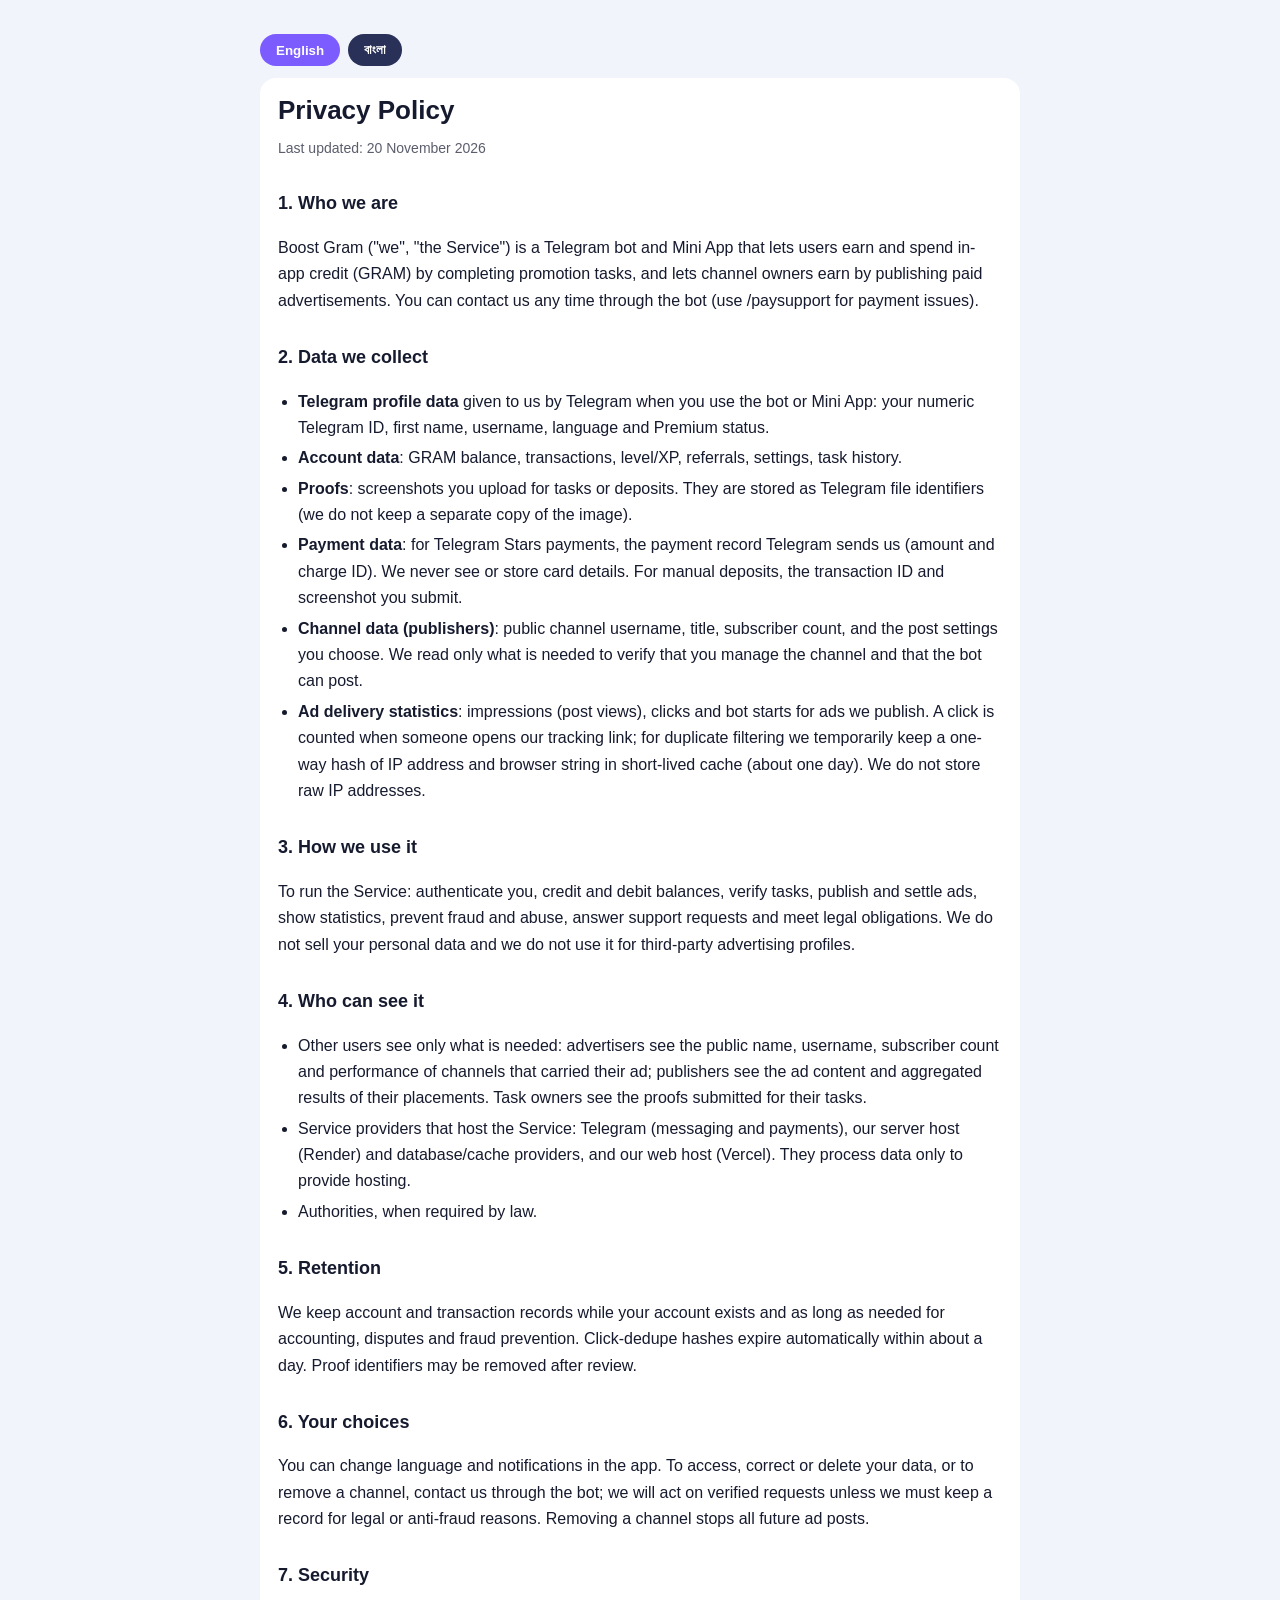
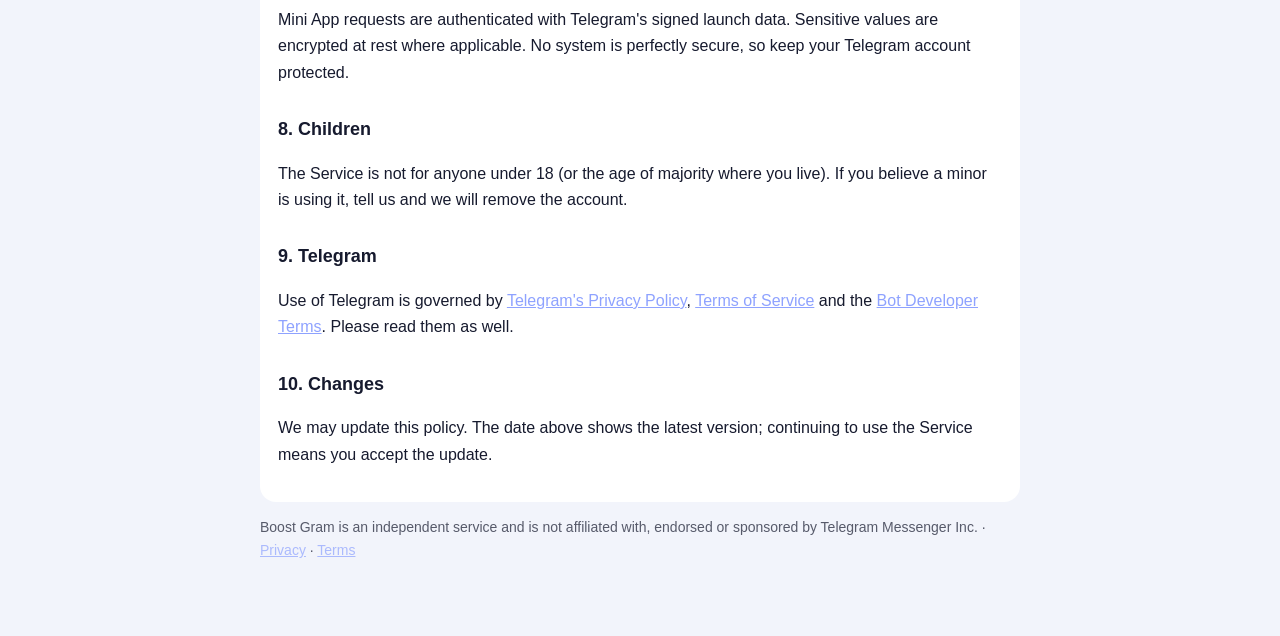
==== webapp/privacy.html @ 14f39885 "Add channel monetization ads marketplace, Stars deposit, legal pages, 21-language UI Co-Authored-By:" ====
<!doctype html><html lang="en"><head><meta charset="utf-8"><meta name="viewport" content="width=device-width,initial-scale=1"><title>Privacy Policy · Boost Gram</title><style>
:root{color-scheme:dark light}body{margin:0;font:16px/1.65 -apple-system,Segoe UI,Roboto,sans-serif;background:#070912;color:#e8eaf6}
@media(prefers-color-scheme:light){body{background:#f2f4fb;color:#161a2e}.card{background:#fff!important}}
.wrap{max-width:760px;margin:0 auto;padding:22px 18px 60px}h1{font-size:26px;margin:.2em 0}h2{font-size:18px;margin:1.6em 0 .3em}
.card{background:#10142a;border-radius:16px;padding:6px 18px 18px}.muted{opacity:.7;font-size:14px}ul{padding-left:20px}li{margin:.25em 0}
.lang{display:flex;gap:8px;margin:12px 0}.lang button{border:0;border-radius:99px;padding:8px 16px;font-weight:700;cursor:pointer;background:#2a3158;color:#fff}.lang button.on{background:#7c5cff}
[data-l]{display:none}body.en [data-l=en],body.bn [data-l=bn]{display:block}a{color:#8ea2ff}
</style></head><body class="en"><div class="wrap">
<div class="lang"><button data-k="en">English</button><button data-k="bn">বাংলা</button></div>
<div class="card"><div data-l="en"><h1>Privacy Policy</h1><div class="muted">Last updated: 20 November 2026</div>
<h2>1. Who we are</h2><p>Boost Gram ("we", "the Service") is a Telegram bot and Mini App that lets users earn and spend in-app credit (GRAM) by completing promotion tasks, and lets channel owners earn by publishing paid advertisements. You can contact us any time through the bot (use /paysupport for payment issues).</p>
<h2>2. Data we collect</h2><ul>
<li><b>Telegram profile data</b> given to us by Telegram when you use the bot or Mini App: your numeric Telegram ID, first name, username, language and Premium status.</li>
<li><b>Account data</b>: GRAM balance, transactions, level/XP, referrals, settings, task history.</li>
<li><b>Proofs</b>: screenshots you upload for tasks or deposits. They are stored as Telegram file identifiers (we do not keep a separate copy of the image).</li>
<li><b>Payment data</b>: for Telegram Stars payments, the payment record Telegram sends us (amount and charge ID). We never see or store card details. For manual deposits, the transaction ID and screenshot you submit.</li>
<li><b>Channel data (publishers)</b>: public channel username, title, subscriber count, and the post settings you choose. We read only what is needed to verify that you manage the channel and that the bot can post.</li>
<li><b>Ad delivery statistics</b>: impressions (post views), clicks and bot starts for ads we publish. A click is counted when someone opens our tracking link; for duplicate filtering we temporarily keep a one-way hash of IP address and browser string in short-lived cache (about one day). We do not store raw IP addresses.</li></ul>
<h2>3. How we use it</h2><p>To run the Service: authenticate you, credit and debit balances, verify tasks, publish and settle ads, show statistics, prevent fraud and abuse, answer support requests and meet legal obligations. We do not sell your personal data and we do not use it for third-party advertising profiles.</p>
<h2>4. Who can see it</h2><ul>
<li>Other users see only what is needed: advertisers see the public name, username, subscriber count and performance of channels that carried their ad; publishers see the ad content and aggregated results of their placements. Task owners see the proofs submitted for their tasks.</li>
<li>Service providers that host the Service: Telegram (messaging and payments), our server host (Render) and database/cache providers, and our web host (Vercel). They process data only to provide hosting.</li>
<li>Authorities, when required by law.</li></ul>
<h2>5. Retention</h2><p>We keep account and transaction records while your account exists and as long as needed for accounting, disputes and fraud prevention. Click-dedupe hashes expire automatically within about a day. Proof identifiers may be removed after review.</p>
<h2>6. Your choices</h2><p>You can change language and notifications in the app. To access, correct or delete your data, or to remove a channel, contact us through the bot; we will act on verified requests unless we must keep a record for legal or anti-fraud reasons. Removing a channel stops all future ad posts.</p>
<h2>7. Security</h2><p>Mini App requests are authenticated with Telegram's signed launch data. Sensitive values are encrypted at rest where applicable. No system is perfectly secure, so keep your Telegram account protected.</p>
<h2>8. Children</h2><p>The Service is not for anyone under 18 (or the age of majority where you live). If you believe a minor is using it, tell us and we will remove the account.</p>
<h2>9. Telegram</h2><p>Use of Telegram is governed by <a href="https://telegram.org/privacy">Telegram's Privacy Policy</a>, <a href="https://telegram.org/tos">Terms of Service</a> and the <a href="https://telegram.org/tos/bot-developers">Bot Developer Terms</a>. Please read them as well.</p>
<h2>10. Changes</h2><p>We may update this policy. The date above shows the latest version; continuing to use the Service means you accept the update.</p></div><div data-l="bn"><h1>গোপনীয়তা নীতি</h1><div class="muted">সর্বশেষ আপডেট: ২০ নভেম্বর ২০২৬</div>
<h2>১. আমরা কারা</h2><p>Boost Gram ("আমরা", "সার্ভিস") একটি টেলিগ্রাম বট ও মিনি অ্যাপ, যেখানে ব্যবহারকারীরা প্রমোশন টাস্ক করে অ্যাপ-ক্রেডিট (GRAM) আয়-ব্যয় করেন এবং চ্যানেল মালিকরা পেইড বিজ্ঞাপন প্রকাশ করে আয় করেন। যেকোনো সময় বটের মাধ্যমে যোগাযোগ করুন (পেমেন্ট সমস্যায় /paysupport)।</p>
<h2>২. আমরা যে তথ্য সংগ্রহ করি</h2><ul>
<li><b>টেলিগ্রাম প্রোফাইল তথ্য</b>: আপনার টেলিগ্রাম আইডি, প্রথম নাম, ইউজারনেম, ভাষা ও প্রিমিয়াম স্ট্যাটাস।</li>
<li><b>অ্যাকাউন্ট তথ্য</b>: GRAM ব্যালেন্স, লেনদেন, লেভেল/XP, রেফারেল, সেটিংস, টাস্ক ইতিহাস।</li>
<li><b>প্রুফ</b>: টাস্ক বা ডিপোজিটের জন্য আপলোড করা স্ক্রিনশট। এগুলো টেলিগ্রাম ফাইল আইডি হিসেবে সংরক্ষিত থাকে; আলাদা কপি রাখা হয় না।</li>
<li><b>পেমেন্ট তথ্য</b>: টেলিগ্রাম স্টারস পেমেন্টের ক্ষেত্রে টেলিগ্রামের পাঠানো পেমেন্ট রেকর্ড (পরিমাণ ও চার্জ আইডি)। কার্ডের তথ্য আমরা দেখি না বা রাখি না। ম্যানুয়াল ডিপোজিটে আপনার দেওয়া TrxID ও স্ক্রিনশট।</li>
<li><b>চ্যানেল তথ্য (পাবলিশার)</b>: পাবলিক চ্যানেলের ইউজারনেম, নাম, সাবস্ক্রাইবার সংখ্যা এবং আপনার বেছে নেওয়া পোস্ট সেটিংস। আপনি চ্যানেলটি পরিচালনা করেন এবং বট পোস্ট করতে পারে—এটি যাচাইয়ের জন্য যতটুকু দরকার শুধু ততটুকু পড়া হয়।</li>
<li><b>বিজ্ঞাপন পরিসংখ্যান</b>: আমাদের প্রকাশ করা বিজ্ঞাপনের ইমপ্রেশন (ভিউ), ক্লিক ও বট স্টার্ট। ট্র্যাকিং লিংকে ক্লিক হলে গণনা হয়; ডুপ্লিকেট ঠেকাতে আইপি ও ব্রাউজার স্ট্রিংয়ের একটি একমুখী হ্যাশ অল্প সময় (প্রায় ১ দিন) ক্যাশে রাখা হয়। কাঁচা আইপি সংরক্ষণ করা হয় না।</li></ul>
<h2>৩. ব্যবহার</h2><p>সার্ভিস চালাতে: অথেন্টিকেশন, ব্যালেন্স যোগ-বিয়োগ, টাস্ক যাচাই, বিজ্ঞাপন প্রকাশ ও সেটেলমেন্ট, পরিসংখ্যান দেখানো, জালিয়াতি/অপব্যবহার রোধ, সাপোর্ট ও আইনি বাধ্যবাধকতা। আমরা আপনার ব্যক্তিগত তথ্য বিক্রি করি না।</p>
<h2>৪. কারা দেখতে পারে</h2><ul>
<li>অন্য ব্যবহারকারীরা শুধু প্রয়োজনীয় তথ্য দেখেন: বিজ্ঞাপনদাতা দেখেন তাঁর বিজ্ঞাপন প্রকাশকারী চ্যানেলের পাবলিক নাম, ইউজারনেম, সাবস্ক্রাইবার ও ফলাফল; পাবলিশার দেখেন বিজ্ঞাপনের কনটেন্ট ও সংক্ষিপ্ত ফলাফল। টাস্কের মালিক দেখেন সেই টাস্কের প্রুফ।</li>
<li>হোস্টিং প্রদানকারী: টেলিগ্রাম, সার্ভার হোস্ট (Render), ডাটাবেস/ক্যাশ প্রদানকারী এবং ওয়েব হোস্ট (Vercel)।</li>
<li>আইনত বাধ্য হলে কর্তৃপক্ষ।</li></ul>
<h2>৫. সংরক্ষণকাল</h2><p>অ্যাকাউন্ট থাকা পর্যন্ত এবং হিসাব, বিরোধ নিষ্পত্তি ও জালিয়াতি রোধে প্রয়োজন পর্যন্ত রেকর্ড রাখা হয়। ক্লিক-হ্যাশ প্রায় একদিনে স্বয়ংক্রিয়ভাবে মুছে যায়।</p>
<h2>৬. আপনার অধিকার</h2><p>অ্যাপে ভাষা ও নোটিফিকেশন বদলাতে পারবেন। তথ্য দেখা, সংশোধন বা মুছতে অথবা চ্যানেল সরাতে বটের মাধ্যমে জানান; আইনি বা জালিয়াতি-প্রতিরোধের কারণে রাখতে বাধ্য না হলে আমরা যাচাইকৃত অনুরোধ কার্যকর করব। চ্যানেল সরালে ভবিষ্যতের সব বিজ্ঞাপন পোস্ট বন্ধ হয়।</p>
<h2>৭. নিরাপত্তা</h2><p>মিনি অ্যাপের অনুরোধ টেলিগ্রামের সাইন করা ডেটা দিয়ে যাচাই হয়। প্রযোজ্য সংবেদনশীল তথ্য এনক্রিপ্টেড থাকে। কোনো সিস্টেমই শতভাগ নিরাপদ নয়, তাই আপনার টেলিগ্রাম অ্যাকাউন্ট সুরক্ষিত রাখুন।</p>
<h2>৮. শিশু</h2><p>১৮ বছরের (বা আপনার এলাকার প্রাপ্তবয়স্ক বয়সের) কম বয়সীদের জন্য সার্ভিস নয়। কোনো নাবালক ব্যবহার করছে মনে হলে জানান, আমরা অ্যাকাউন্ট সরিয়ে দেব।</p>
<h2>৯. টেলিগ্রাম</h2><p>টেলিগ্রাম ব্যবহার <a href="https://telegram.org/privacy">টেলিগ্রামের প্রাইভেসি পলিসি</a>, <a href="https://telegram.org/tos">সেবার শর্ত</a> ও <a href="https://telegram.org/tos/bot-developers">বট ডেভেলপার শর্ত</a> দ্বারা নিয়ন্ত্রিত—সেগুলোও পড়ুন।</p>
<h2>১০. পরিবর্তন</h2><p>এই নীতি আপডেট হতে পারে। উপরের তারিখ সর্বশেষ সংস্করণ নির্দেশ করে; ব্যবহার চালিয়ে গেলে আপডেট মেনে নেওয়া হয়।</p></div></div>
<p class="muted">Boost Gram is an independent service and is not affiliated with, endorsed or sponsored by Telegram Messenger Inc. · <a href="privacy.html">Privacy</a> · <a href="terms.html">Terms</a></p></div><script>var q=new URLSearchParams(location.search).get('lang');var l=q==='bn'||(!q&&(navigator.language||'').startsWith('bn'))?'bn':'en';
function s(x){document.body.className=x;document.querySelectorAll('.lang button').forEach(function(b){b.classList.toggle('on',b.dataset.k===x)})}
document.addEventListener('DOMContentLoaded',function(){s(l);document.querySelectorAll('.lang button').forEach(function(b){b.onclick=function(){s(b.dataset.k)}})})</script></body></html>
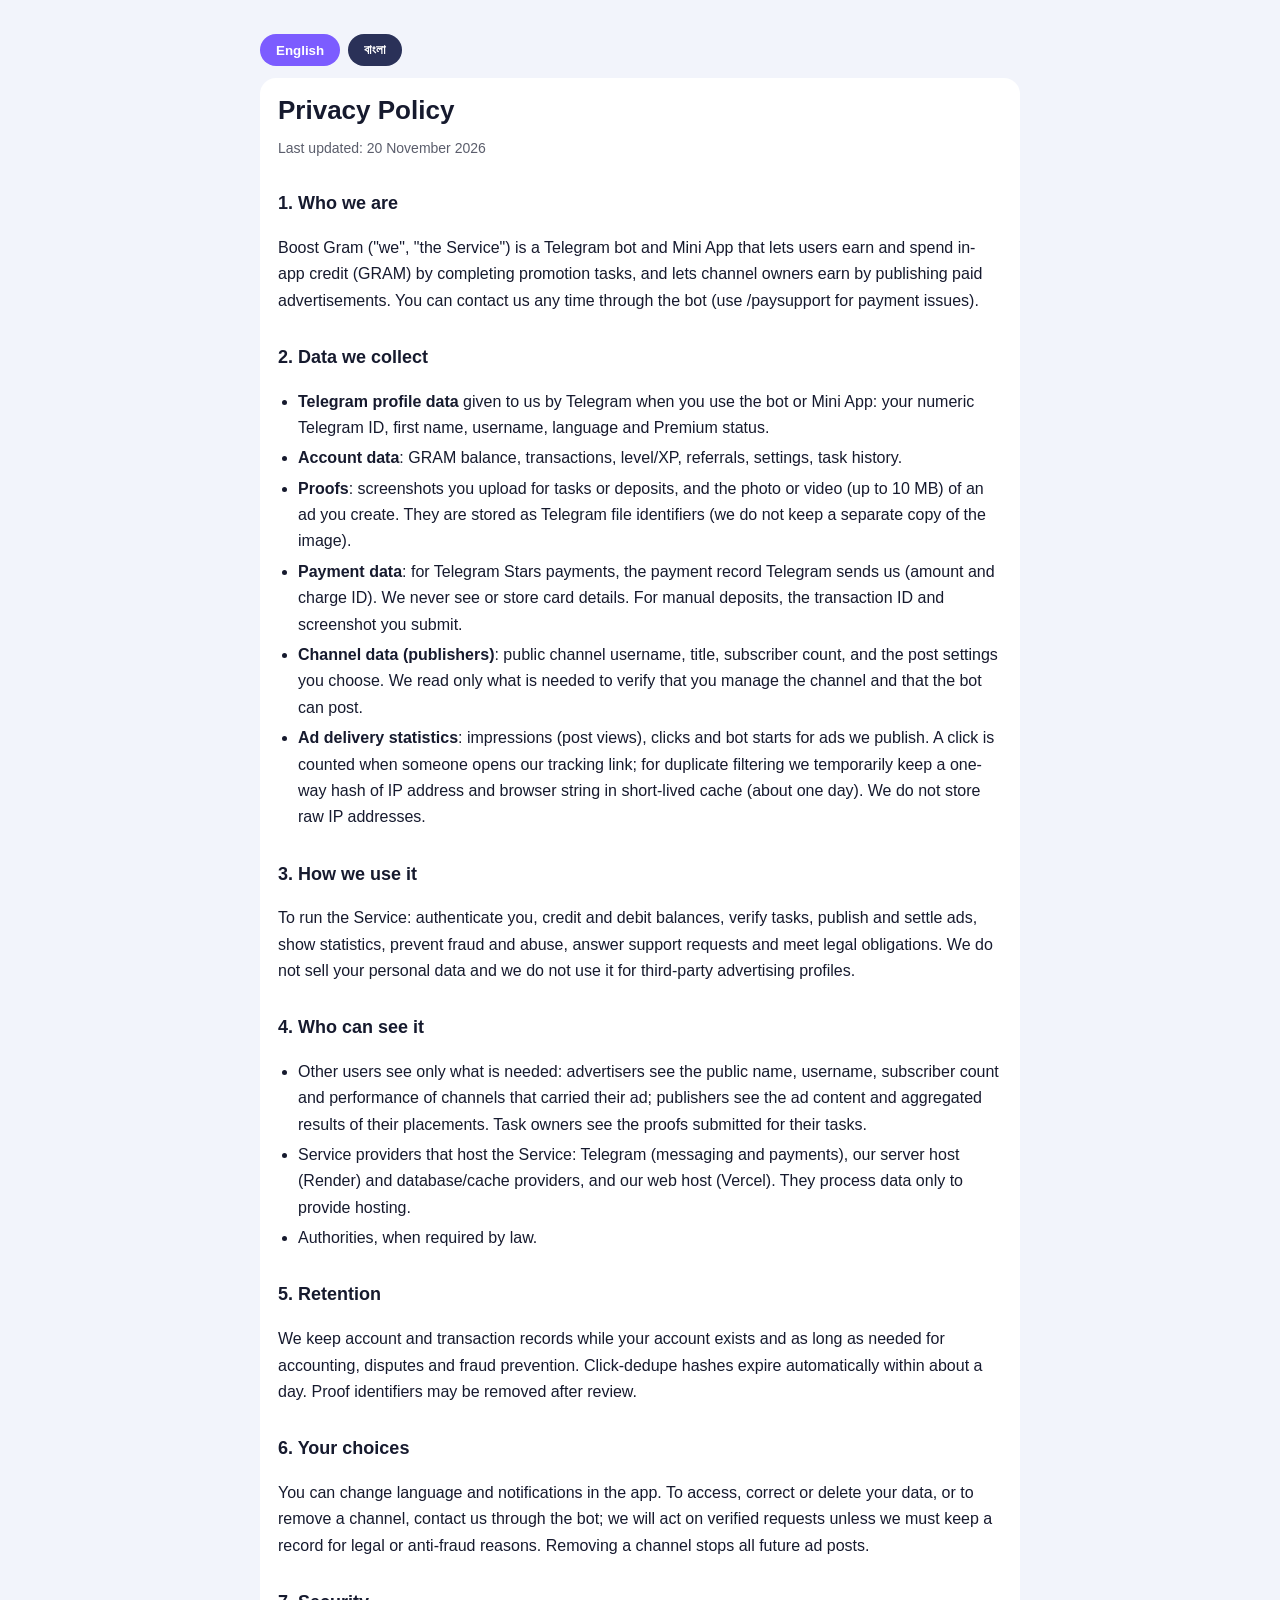
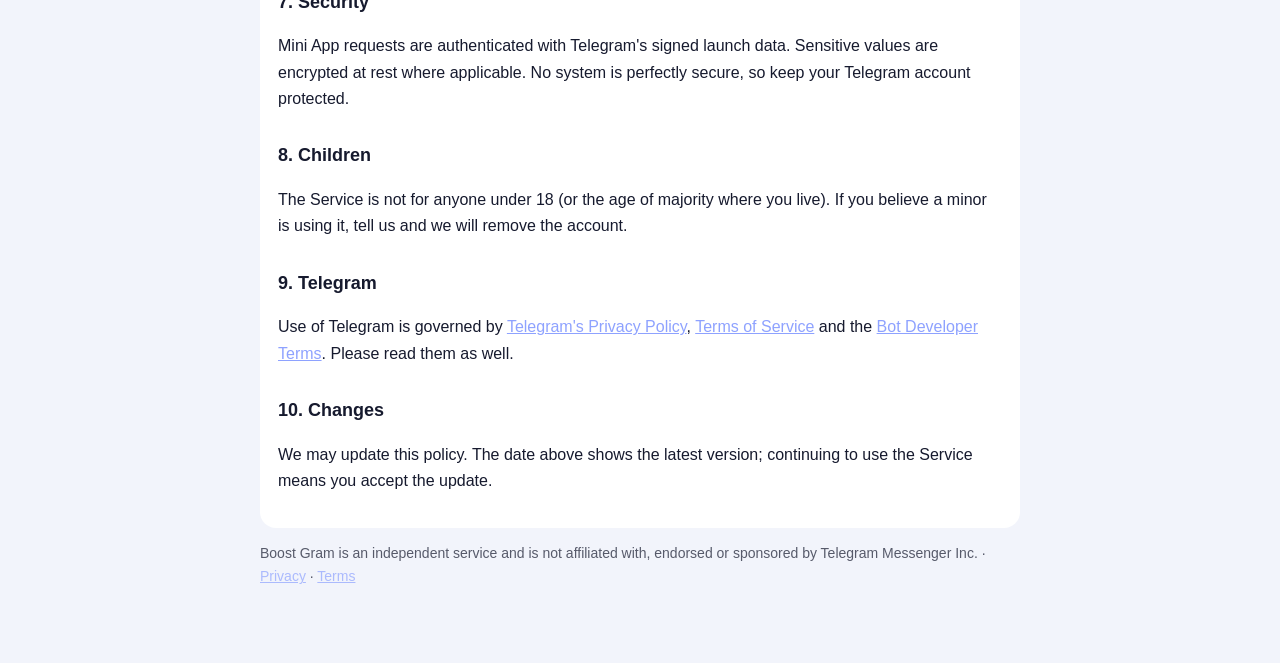
==== commit 4d339fad: "Ads: AdSense-style CPM/CPC auction, 80/20 split, exact daily posting times, video ads up to 10 MB Co" ====
--- a/webapp/privacy.html
+++ b/webapp/privacy.html
@@ -12,7 +12,7 @@
 <h2>2. Data we collect</h2><ul>
 <li><b>Telegram profile data</b> given to us by Telegram when you use the bot or Mini App: your numeric Telegram ID, first name, username, language and Premium status.</li>
 <li><b>Account data</b>: GRAM balance, transactions, level/XP, referrals, settings, task history.</li>
-<li><b>Proofs</b>: screenshots you upload for tasks or deposits. They are stored as Telegram file identifiers (we do not keep a separate copy of the image).</li>
+<li><b>Proofs</b>: screenshots you upload for tasks or deposits, and the photo or video (up to 10 MB) of an ad you create. They are stored as Telegram file identifiers (we do not keep a separate copy of the image).</li>
 <li><b>Payment data</b>: for Telegram Stars payments, the payment record Telegram sends us (amount and charge ID). We never see or store card details. For manual deposits, the transaction ID and screenshot you submit.</li>
 <li><b>Channel data (publishers)</b>: public channel username, title, subscriber count, and the post settings you choose. We read only what is needed to verify that you manage the channel and that the bot can post.</li>
 <li><b>Ad delivery statistics</b>: impressions (post views), clicks and bot starts for ads we publish. A click is counted when someone opens our tracking link; for duplicate filtering we temporarily keep a one-way hash of IP address and browser string in short-lived cache (about one day). We do not store raw IP addresses.</li></ul>
@@ -31,7 +31,7 @@
 <h2>২. আমরা যে তথ্য সংগ্রহ করি</h2><ul>
 <li><b>টেলিগ্রাম প্রোফাইল তথ্য</b>: আপনার টেলিগ্রাম আইডি, প্রথম নাম, ইউজারনেম, ভাষা ও প্রিমিয়াম স্ট্যাটাস।</li>
 <li><b>অ্যাকাউন্ট তথ্য</b>: GRAM ব্যালেন্স, লেনদেন, লেভেল/XP, রেফারেল, সেটিংস, টাস্ক ইতিহাস।</li>
-<li><b>প্রুফ</b>: টাস্ক বা ডিপোজিটের জন্য আপলোড করা স্ক্রিনশট। এগুলো টেলিগ্রাম ফাইল আইডি হিসেবে সংরক্ষিত থাকে; আলাদা কপি রাখা হয় না।</li>
+<li><b>প্রুফ</b>: টাস্ক বা ডিপোজিটের জন্য আপলোড করা স্ক্রিনশট এবং আপনার তৈরি বিজ্ঞাপনের ছবি বা ভিডিও (সর্বোচ্চ ১০ MB)। এগুলো টেলিগ্রাম ফাইল আইডি হিসেবে সংরক্ষিত থাকে; আলাদা কপি রাখা হয় না।</li>
 <li><b>পেমেন্ট তথ্য</b>: টেলিগ্রাম স্টারস পেমেন্টের ক্ষেত্রে টেলিগ্রামের পাঠানো পেমেন্ট রেকর্ড (পরিমাণ ও চার্জ আইডি)। কার্ডের তথ্য আমরা দেখি না বা রাখি না। ম্যানুয়াল ডিপোজিটে আপনার দেওয়া TrxID ও স্ক্রিনশট।</li>
 <li><b>চ্যানেল তথ্য (পাবলিশার)</b>: পাবলিক চ্যানেলের ইউজারনেম, নাম, সাবস্ক্রাইবার সংখ্যা এবং আপনার বেছে নেওয়া পোস্ট সেটিংস। আপনি চ্যানেলটি পরিচালনা করেন এবং বট পোস্ট করতে পারে—এটি যাচাইয়ের জন্য যতটুকু দরকার শুধু ততটুকু পড়া হয়।</li>
 <li><b>বিজ্ঞাপন পরিসংখ্যান</b>: আমাদের প্রকাশ করা বিজ্ঞাপনের ইমপ্রেশন (ভিউ), ক্লিক ও বট স্টার্ট। ট্র্যাকিং লিংকে ক্লিক হলে গণনা হয়; ডুপ্লিকেট ঠেকাতে আইপি ও ব্রাউজার স্ট্রিংয়ের একটি একমুখী হ্যাশ অল্প সময় (প্রায় ১ দিন) ক্যাশে রাখা হয়। কাঁচা আইপি সংরক্ষণ করা হয় না।</li></ul>
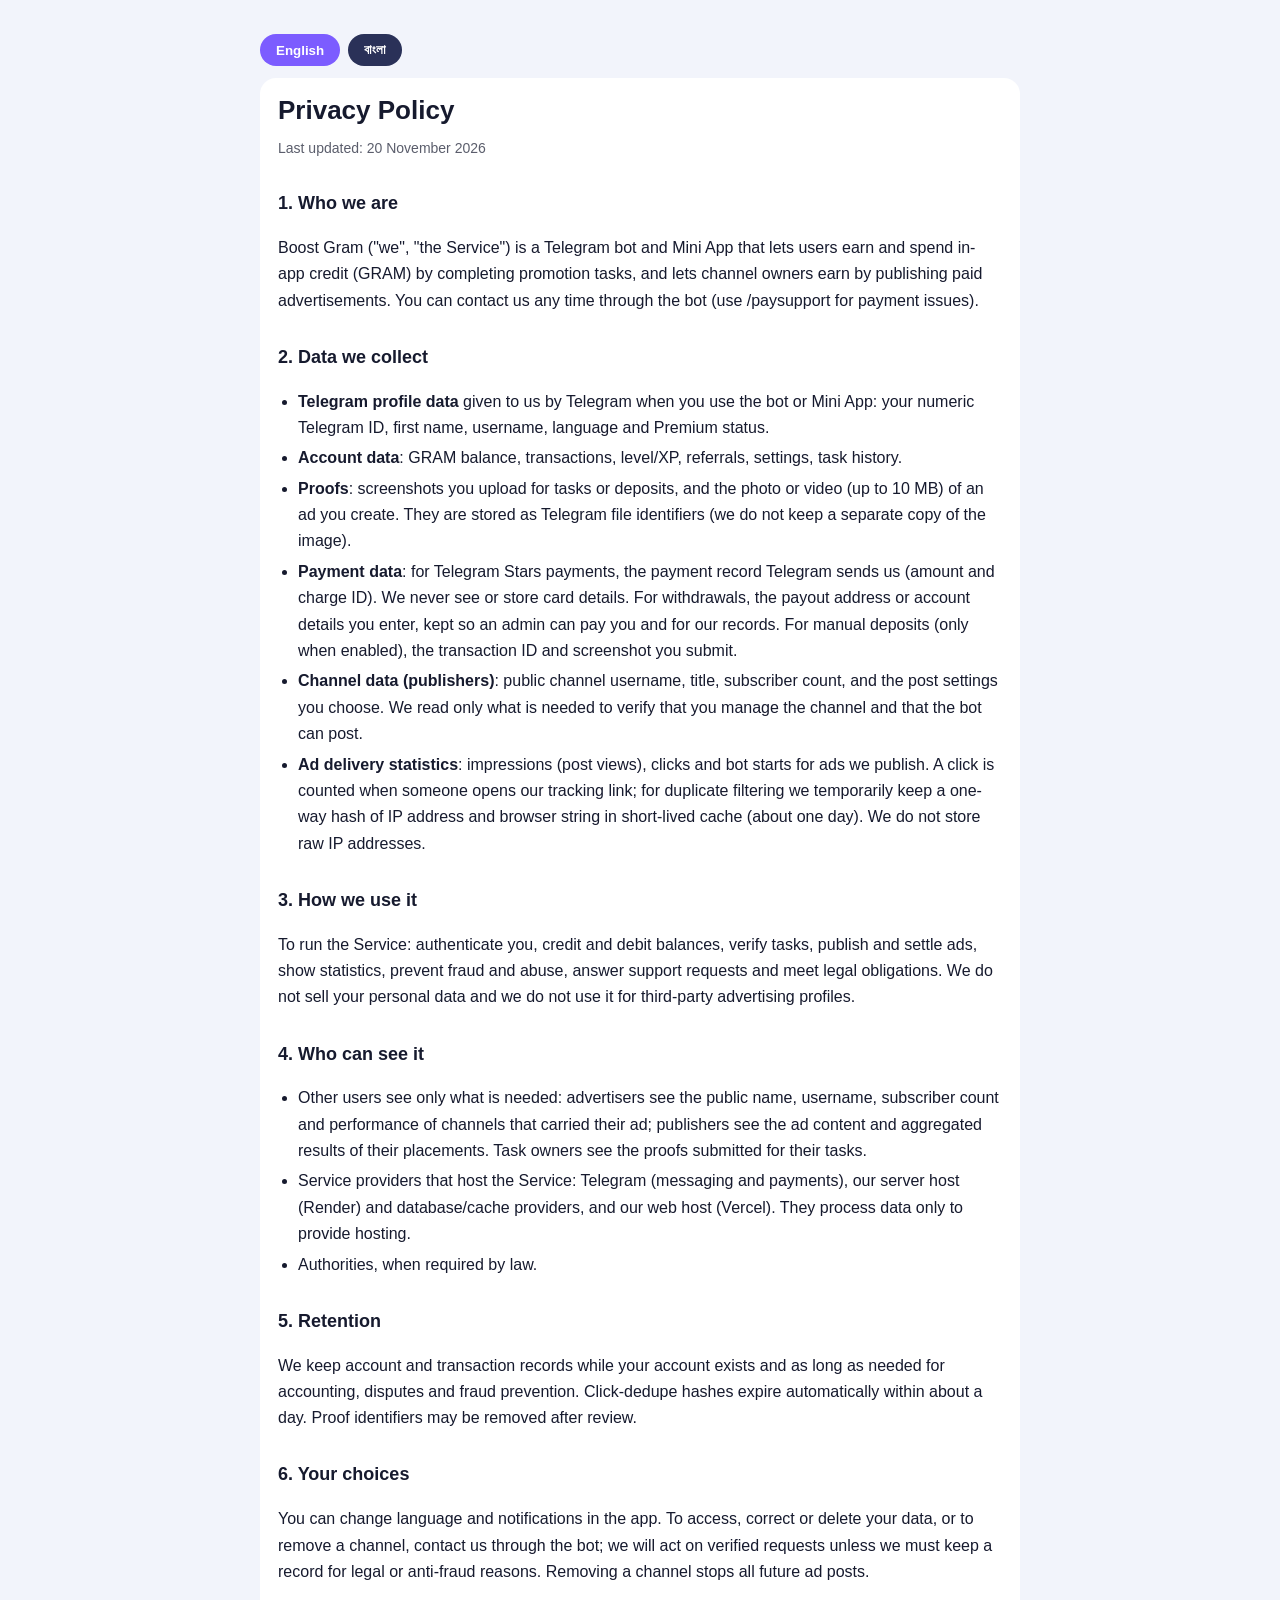
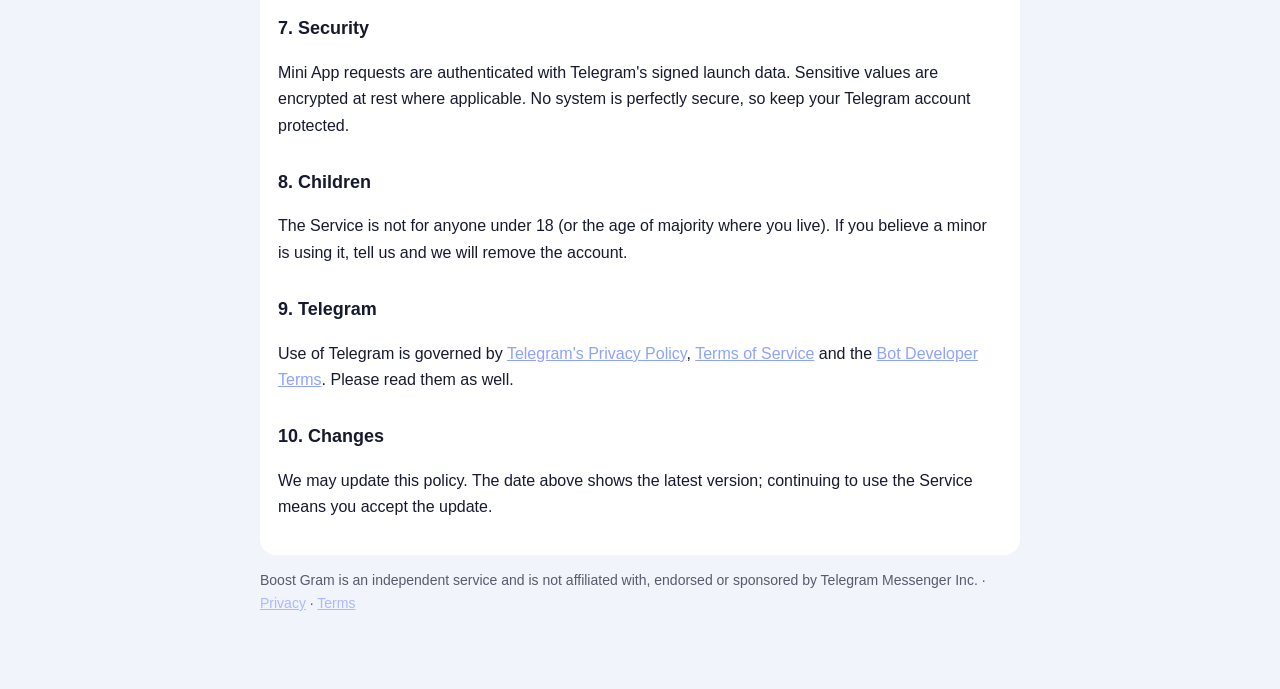
==== commit 24c5a3ed: "Withdraw earned GRAM only (all methods); update Terms and Privacy Co-Authored-By: Claude Sonnet 5.5 " ====
--- a/webapp/privacy.html
+++ b/webapp/privacy.html
@@ -13,7 +13,7 @@
 <li><b>Telegram profile data</b> given to us by Telegram when you use the bot or Mini App: your numeric Telegram ID, first name, username, language and Premium status.</li>
 <li><b>Account data</b>: GRAM balance, transactions, level/XP, referrals, settings, task history.</li>
 <li><b>Proofs</b>: screenshots you upload for tasks or deposits, and the photo or video (up to 10 MB) of an ad you create. They are stored as Telegram file identifiers (we do not keep a separate copy of the image).</li>
-<li><b>Payment data</b>: for Telegram Stars payments, the payment record Telegram sends us (amount and charge ID). We never see or store card details. For manual deposits, the transaction ID and screenshot you submit.</li>
+<li><b>Payment data</b>: for Telegram Stars payments, the payment record Telegram sends us (amount and charge ID). We never see or store card details. For withdrawals, the payout address or account details you enter, kept so an admin can pay you and for our records. For manual deposits (only when enabled), the transaction ID and screenshot you submit.</li>
 <li><b>Channel data (publishers)</b>: public channel username, title, subscriber count, and the post settings you choose. We read only what is needed to verify that you manage the channel and that the bot can post.</li>
 <li><b>Ad delivery statistics</b>: impressions (post views), clicks and bot starts for ads we publish. A click is counted when someone opens our tracking link; for duplicate filtering we temporarily keep a one-way hash of IP address and browser string in short-lived cache (about one day). We do not store raw IP addresses.</li></ul>
 <h2>3. How we use it</h2><p>To run the Service: authenticate you, credit and debit balances, verify tasks, publish and settle ads, show statistics, prevent fraud and abuse, answer support requests and meet legal obligations. We do not sell your personal data and we do not use it for third-party advertising profiles.</p>
@@ -32,7 +32,7 @@
 <li><b>টেলিগ্রাম প্রোফাইল তথ্য</b>: আপনার টেলিগ্রাম আইডি, প্রথম নাম, ইউজারনেম, ভাষা ও প্রিমিয়াম স্ট্যাটাস।</li>
 <li><b>অ্যাকাউন্ট তথ্য</b>: GRAM ব্যালেন্স, লেনদেন, লেভেল/XP, রেফারেল, সেটিংস, টাস্ক ইতিহাস।</li>
 <li><b>প্রুফ</b>: টাস্ক বা ডিপোজিটের জন্য আপলোড করা স্ক্রিনশট এবং আপনার তৈরি বিজ্ঞাপনের ছবি বা ভিডিও (সর্বোচ্চ ১০ MB)। এগুলো টেলিগ্রাম ফাইল আইডি হিসেবে সংরক্ষিত থাকে; আলাদা কপি রাখা হয় না।</li>
-<li><b>পেমেন্ট তথ্য</b>: টেলিগ্রাম স্টারস পেমেন্টের ক্ষেত্রে টেলিগ্রামের পাঠানো পেমেন্ট রেকর্ড (পরিমাণ ও চার্জ আইডি)। কার্ডের তথ্য আমরা দেখি না বা রাখি না। ম্যানুয়াল ডিপোজিটে আপনার দেওয়া TrxID ও স্ক্রিনশট।</li>
+<li><b>পেমেন্ট তথ্য</b>: টেলিগ্রাম স্টারস পেমেন্টের ক্ষেত্রে টেলিগ্রামের পাঠানো পেমেন্ট রেকর্ড (পরিমাণ ও চার্জ আইডি)। কার্ডের তথ্য আমরা দেখি না বা রাখি না। উইথড্রয়ালে আপনার দেওয়া পেআউট ঠিকানা বা অ্যাকাউন্টের তথ্য, যাতে অ্যাডমিন পেমেন্ট করতে পারে ও হিসাব রাখা যায়। ম্যানুয়াল ডিপোজিটে (শুধু চালু থাকলে) আপনার দেওয়া TrxID ও স্ক্রিনশট।</li>
 <li><b>চ্যানেল তথ্য (পাবলিশার)</b>: পাবলিক চ্যানেলের ইউজারনেম, নাম, সাবস্ক্রাইবার সংখ্যা এবং আপনার বেছে নেওয়া পোস্ট সেটিংস। আপনি চ্যানেলটি পরিচালনা করেন এবং বট পোস্ট করতে পারে—এটি যাচাইয়ের জন্য যতটুকু দরকার শুধু ততটুকু পড়া হয়।</li>
 <li><b>বিজ্ঞাপন পরিসংখ্যান</b>: আমাদের প্রকাশ করা বিজ্ঞাপনের ইমপ্রেশন (ভিউ), ক্লিক ও বট স্টার্ট। ট্র্যাকিং লিংকে ক্লিক হলে গণনা হয়; ডুপ্লিকেট ঠেকাতে আইপি ও ব্রাউজার স্ট্রিংয়ের একটি একমুখী হ্যাশ অল্প সময় (প্রায় ১ দিন) ক্যাশে রাখা হয়। কাঁচা আইপি সংরক্ষণ করা হয় না।</li></ul>
 <h2>৩. ব্যবহার</h2><p>সার্ভিস চালাতে: অথেন্টিকেশন, ব্যালেন্স যোগ-বিয়োগ, টাস্ক যাচাই, বিজ্ঞাপন প্রকাশ ও সেটেলমেন্ট, পরিসংখ্যান দেখানো, জালিয়াতি/অপব্যবহার রোধ, সাপোর্ট ও আইনি বাধ্যবাধকতা। আমরা আপনার ব্যক্তিগত তথ্য বিক্রি করি না।</p>
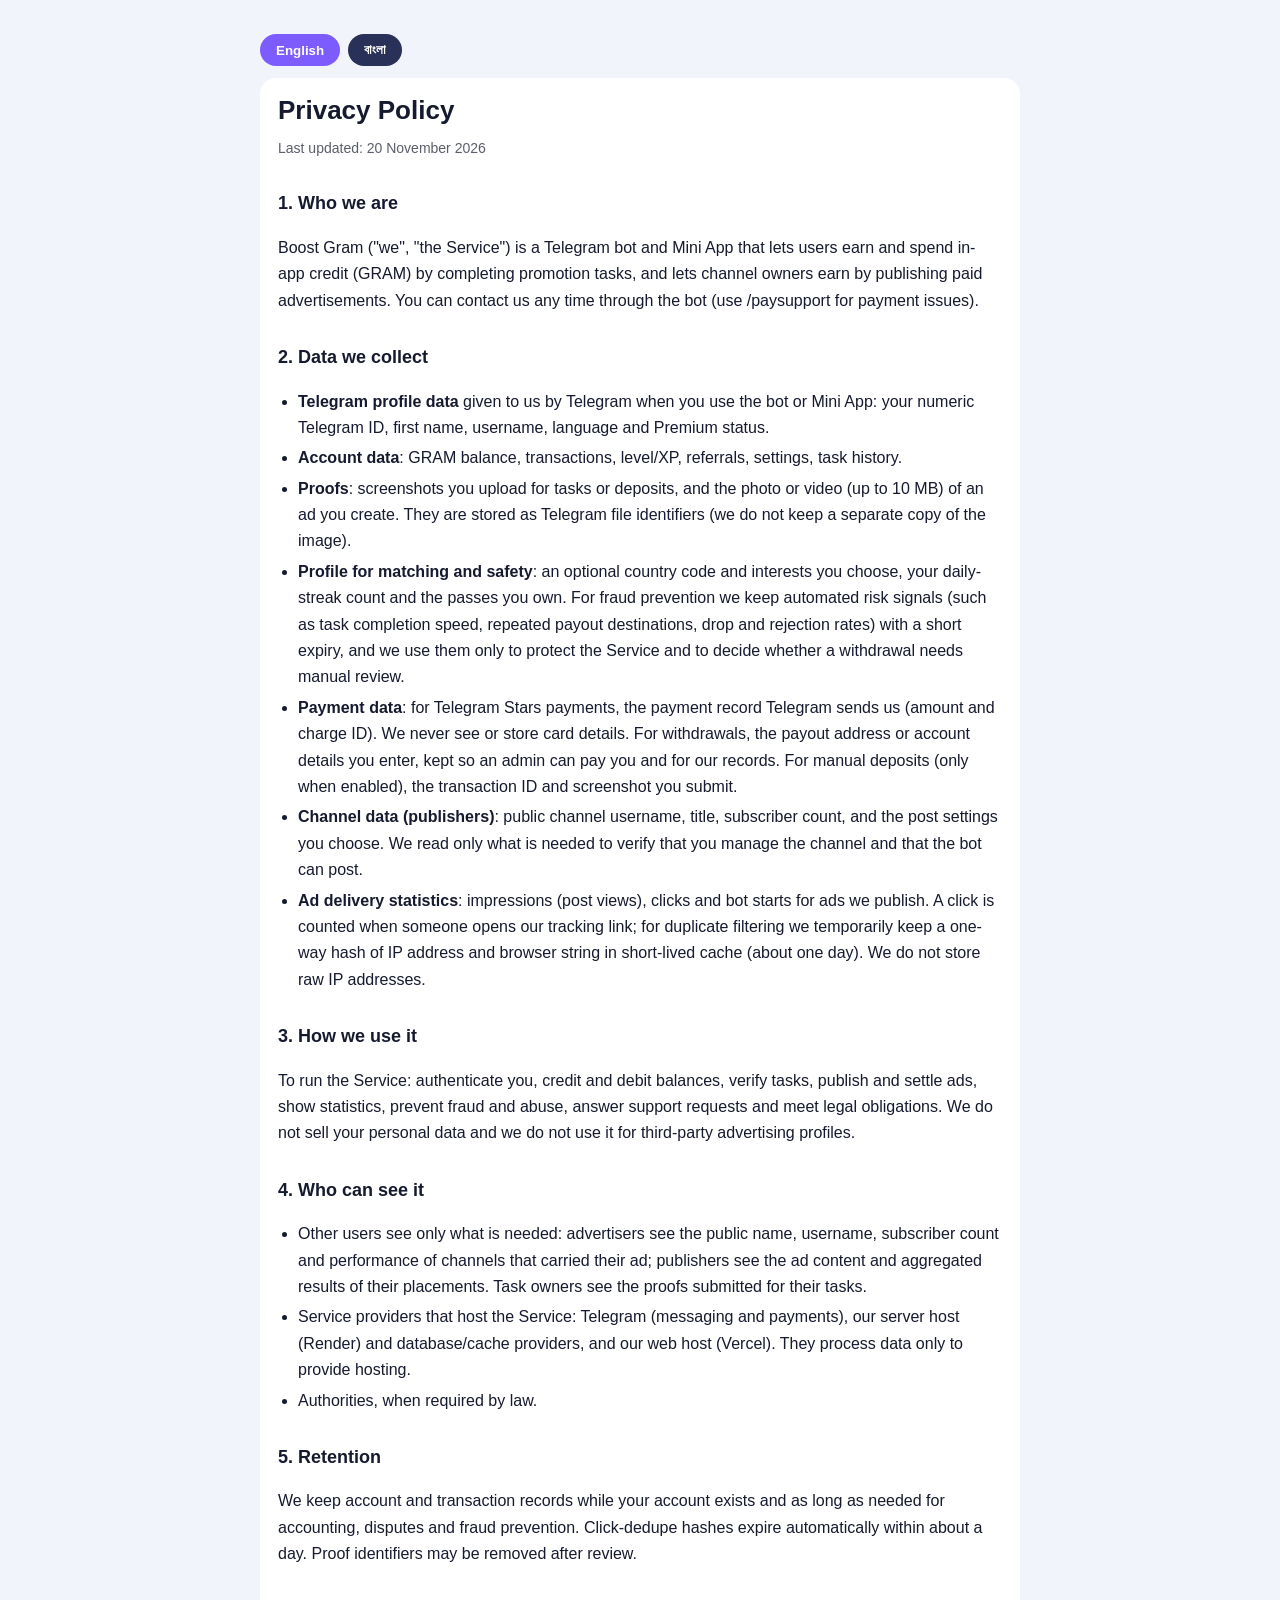
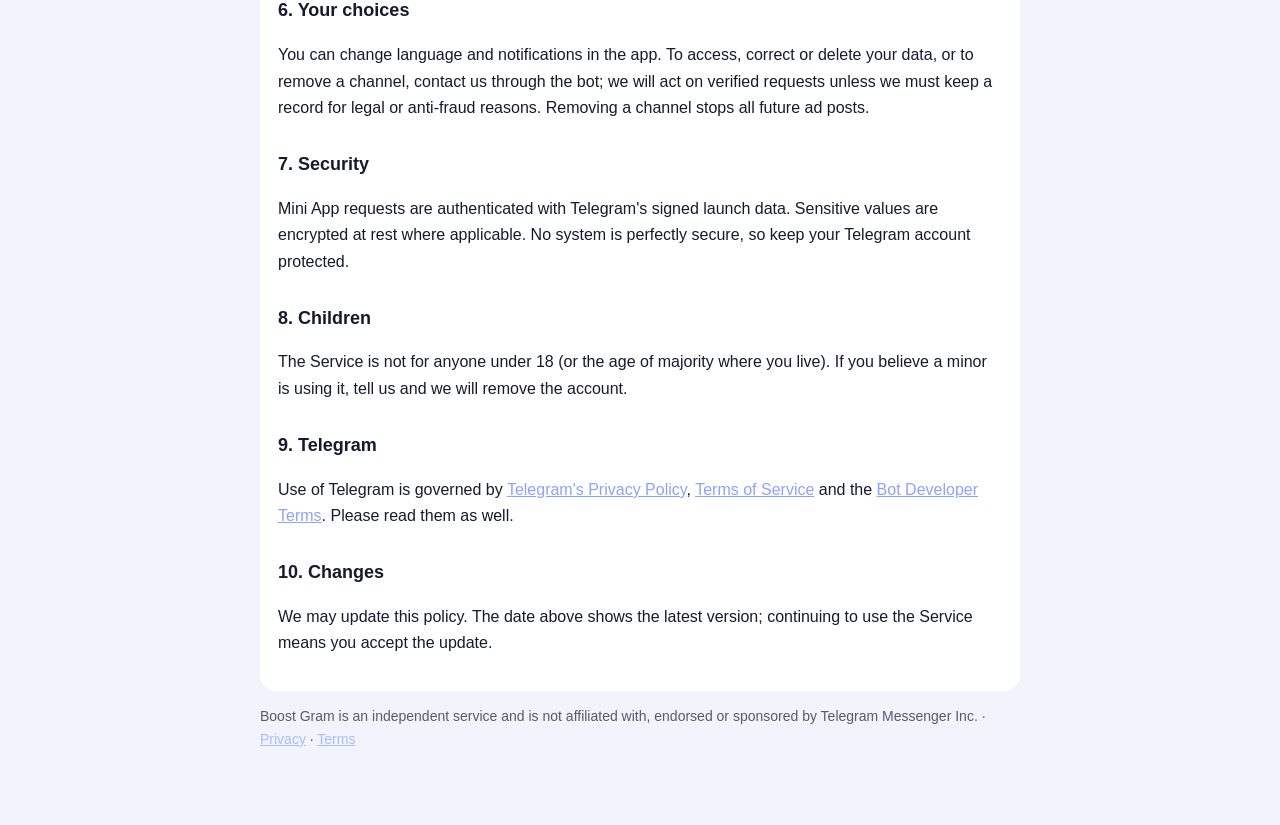
==== commit a2e7f861: "Mini App: Perks (streak, spin, passes), campaign analytics, audience targeting; /perks; terms+privac" ====
--- a/webapp/privacy.html
+++ b/webapp/privacy.html
@@ -13,6 +13,7 @@
 <li><b>Telegram profile data</b> given to us by Telegram when you use the bot or Mini App: your numeric Telegram ID, first name, username, language and Premium status.</li>
 <li><b>Account data</b>: GRAM balance, transactions, level/XP, referrals, settings, task history.</li>
 <li><b>Proofs</b>: screenshots you upload for tasks or deposits, and the photo or video (up to 10 MB) of an ad you create. They are stored as Telegram file identifiers (we do not keep a separate copy of the image).</li>
+<li><b>Profile for matching and safety</b>: an optional country code and interests you choose, your daily-streak count and the passes you own. For fraud prevention we keep automated risk signals (such as task completion speed, repeated payout destinations, drop and rejection rates) with a short expiry, and we use them only to protect the Service and to decide whether a withdrawal needs manual review.</li>
 <li><b>Payment data</b>: for Telegram Stars payments, the payment record Telegram sends us (amount and charge ID). We never see or store card details. For withdrawals, the payout address or account details you enter, kept so an admin can pay you and for our records. For manual deposits (only when enabled), the transaction ID and screenshot you submit.</li>
 <li><b>Channel data (publishers)</b>: public channel username, title, subscriber count, and the post settings you choose. We read only what is needed to verify that you manage the channel and that the bot can post.</li>
 <li><b>Ad delivery statistics</b>: impressions (post views), clicks and bot starts for ads we publish. A click is counted when someone opens our tracking link; for duplicate filtering we temporarily keep a one-way hash of IP address and browser string in short-lived cache (about one day). We do not store raw IP addresses.</li></ul>
@@ -32,6 +33,7 @@
 <li><b>টেলিগ্রাম প্রোফাইল তথ্য</b>: আপনার টেলিগ্রাম আইডি, প্রথম নাম, ইউজারনেম, ভাষা ও প্রিমিয়াম স্ট্যাটাস।</li>
 <li><b>অ্যাকাউন্ট তথ্য</b>: GRAM ব্যালেন্স, লেনদেন, লেভেল/XP, রেফারেল, সেটিংস, টাস্ক ইতিহাস।</li>
 <li><b>প্রুফ</b>: টাস্ক বা ডিপোজিটের জন্য আপলোড করা স্ক্রিনশট এবং আপনার তৈরি বিজ্ঞাপনের ছবি বা ভিডিও (সর্বোচ্চ ১০ MB)। এগুলো টেলিগ্রাম ফাইল আইডি হিসেবে সংরক্ষিত থাকে; আলাদা কপি রাখা হয় না।</li>
+<li><b>ম্যাচিং ও নিরাপত্তার জন্য প্রোফাইল</b>: আপনার বেছে নেওয়া ঐচ্ছিক দেশের কোড ও আগ্রহ, ডেইলি স্ট্রিক এবং আপনার পাস। জালিয়াতি ঠেকাতে আমরা স্বয়ংক্রিয় ঝুঁকির সংকেত (যেমন কাজের গতি, একই পেআউট ঠিকানা, ড্রপ ও বাতিলের হার) অল্প সময়ের জন্য রাখি এবং শুধু সার্ভিস রক্ষা ও উইথড্রয়ালে ম্যানুয়াল রিভিউ লাগবে কি না ঠিক করতে ব্যবহার করি।</li>
 <li><b>পেমেন্ট তথ্য</b>: টেলিগ্রাম স্টারস পেমেন্টের ক্ষেত্রে টেলিগ্রামের পাঠানো পেমেন্ট রেকর্ড (পরিমাণ ও চার্জ আইডি)। কার্ডের তথ্য আমরা দেখি না বা রাখি না। উইথড্রয়ালে আপনার দেওয়া পেআউট ঠিকানা বা অ্যাকাউন্টের তথ্য, যাতে অ্যাডমিন পেমেন্ট করতে পারে ও হিসাব রাখা যায়। ম্যানুয়াল ডিপোজিটে (শুধু চালু থাকলে) আপনার দেওয়া TrxID ও স্ক্রিনশট।</li>
 <li><b>চ্যানেল তথ্য (পাবলিশার)</b>: পাবলিক চ্যানেলের ইউজারনেম, নাম, সাবস্ক্রাইবার সংখ্যা এবং আপনার বেছে নেওয়া পোস্ট সেটিংস। আপনি চ্যানেলটি পরিচালনা করেন এবং বট পোস্ট করতে পারে—এটি যাচাইয়ের জন্য যতটুকু দরকার শুধু ততটুকু পড়া হয়।</li>
 <li><b>বিজ্ঞাপন পরিসংখ্যান</b>: আমাদের প্রকাশ করা বিজ্ঞাপনের ইমপ্রেশন (ভিউ), ক্লিক ও বট স্টার্ট। ট্র্যাকিং লিংকে ক্লিক হলে গণনা হয়; ডুপ্লিকেট ঠেকাতে আইপি ও ব্রাউজার স্ট্রিংয়ের একটি একমুখী হ্যাশ অল্প সময় (প্রায় ১ দিন) ক্যাশে রাখা হয়। কাঁচা আইপি সংরক্ষণ করা হয় না।</li></ul>
